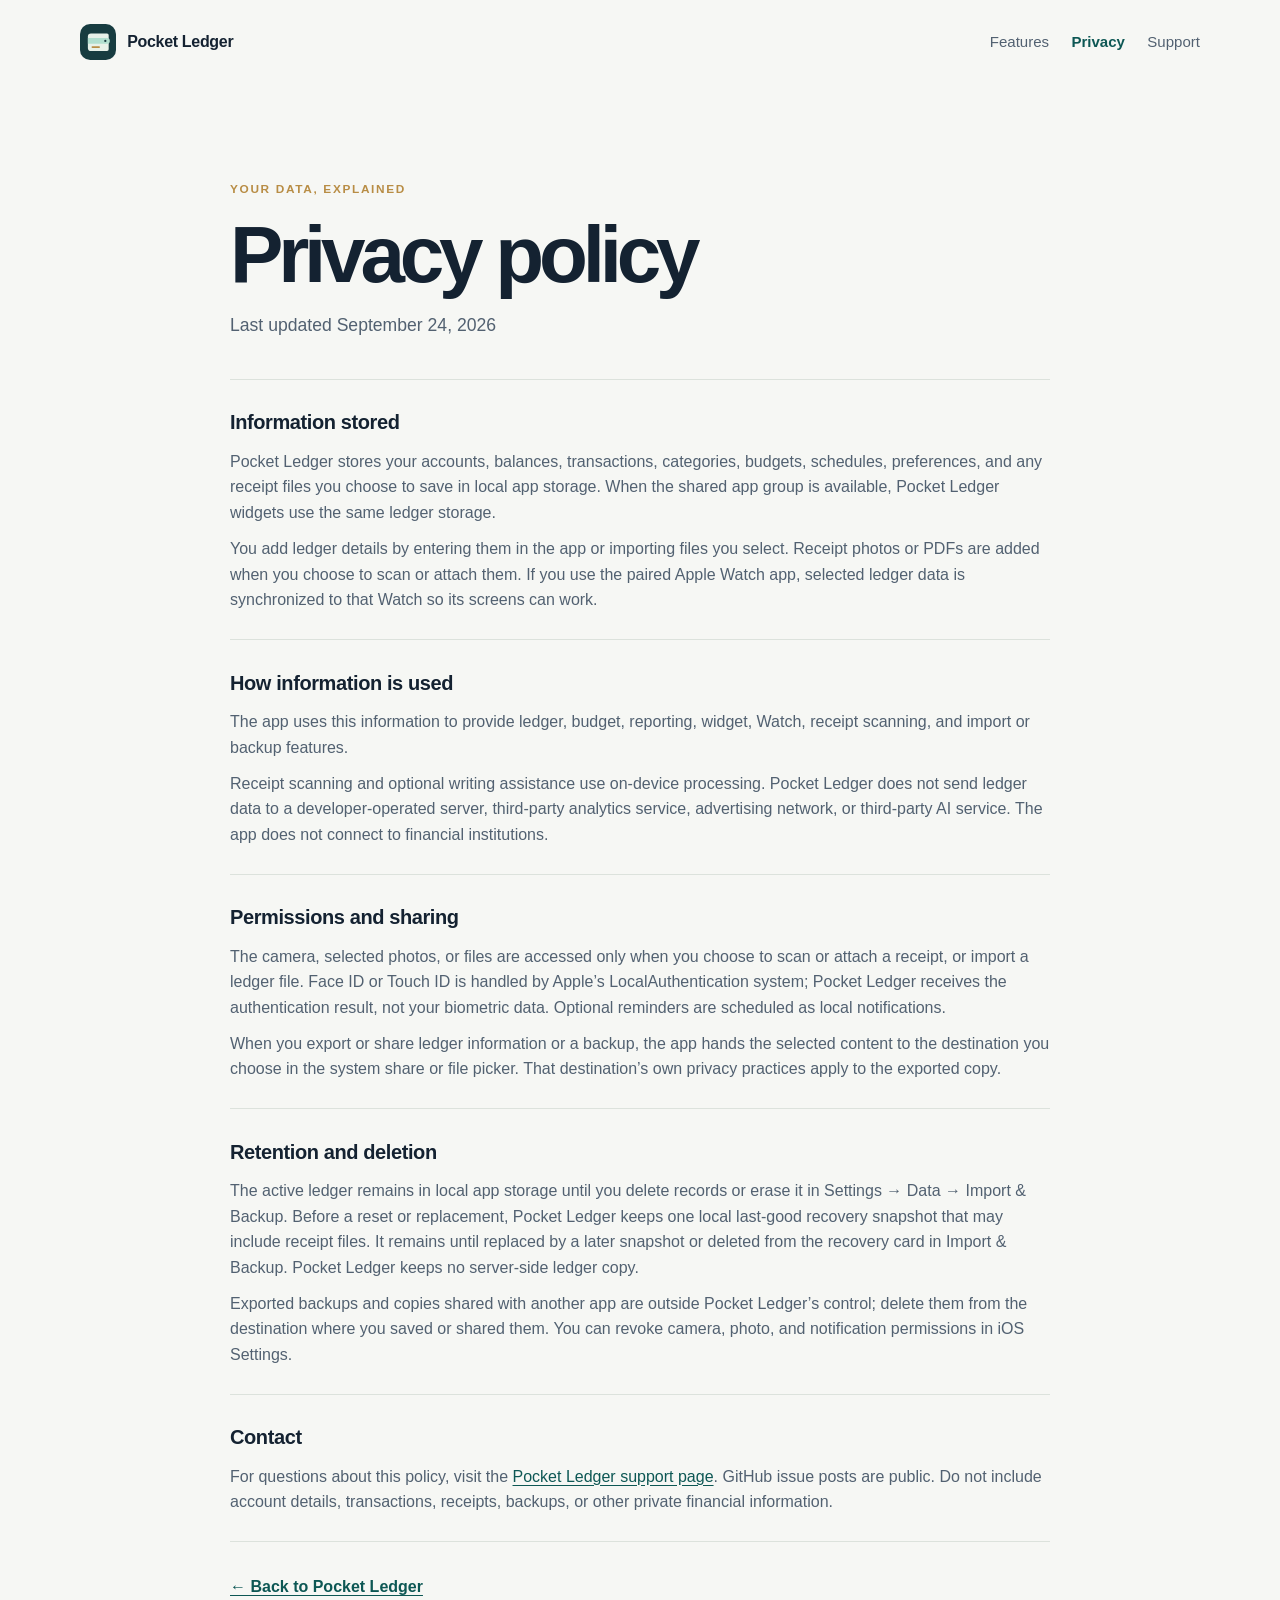
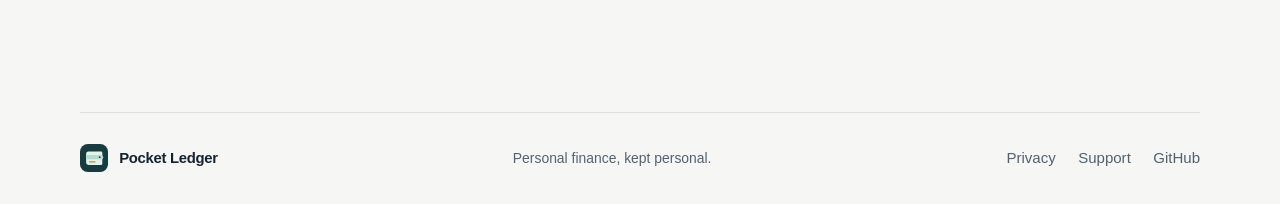
==== docs/privacy/index.html @ 2392f7aa "Prepare Pocket Ledger for App Store and public launch" ====
<!doctype html>
<html lang="en">
  <head>
    <meta charset="utf-8">
    <meta name="viewport" content="width=device-width, initial-scale=1">
    <meta name="theme-color" content="#101d2a">
    <meta name="description" content="Pocket Ledger privacy policy: how ledger data, receipts, permissions, exports, and deletion work.">
    <title>Privacy Policy — Pocket Ledger</title>
    <link rel="stylesheet" href="../styles.css">
    <link rel="icon" href="../mark.svg" type="image/svg+xml">
  </head>
  <body>
    <a class="skip-link" href="#main">Skip to content</a>
    <header class="site-header">
      <a class="brand" href="../" aria-label="Pocket Ledger home"><img src="../mark.svg" alt="" width="36" height="36"><span>Pocket Ledger</span></a>
      <nav aria-label="Main navigation"><a href="../#features">Features</a><a href="./" aria-current="page">Privacy</a><a href="../support/">Support</a></nav>
    </header>
    <main class="page-main" id="main">
      <p class="eyebrow">Your data, explained</p>
      <h1>Privacy policy</h1>
      <p class="page-intro">Last updated September 24, 2026</p>

      <article class="policy-content">
        <section>
          <h2>Information stored</h2>
          <p>Pocket Ledger stores your accounts, balances, transactions, categories, budgets, schedules, preferences, and any receipt files you choose to save in local app storage. When the shared app group is available, Pocket Ledger widgets use the same ledger storage.</p>
          <p>You add ledger details by entering them in the app or importing files you select. Receipt photos or PDFs are added when you choose to scan or attach them. If you use the paired Apple Watch app, selected ledger data is synchronized to that Watch so its screens can work.</p>
        </section>
        <section>
          <h2>How information is used</h2>
          <p>The app uses this information to provide ledger, budget, reporting, widget, Watch, receipt scanning, and import or backup features.</p>
          <p>Receipt scanning and optional writing assistance use on-device processing. Pocket Ledger does not send ledger data to a developer-operated server, third-party analytics service, advertising network, or third-party AI service. The app does not connect to financial institutions.</p>
        </section>
        <section>
          <h2>Permissions and sharing</h2>
          <p>The camera, selected photos, or files are accessed only when you choose to scan or attach a receipt, or import a ledger file. Face ID or Touch ID is handled by Apple’s LocalAuthentication system; Pocket Ledger receives the authentication result, not your biometric data. Optional reminders are scheduled as local notifications.</p>
          <p>When you export or share ledger information or a backup, the app hands the selected content to the destination you choose in the system share or file picker. That destination’s own privacy practices apply to the exported copy.</p>
        </section>
        <section>
          <h2>Retention and deletion</h2>
          <p>The active ledger remains in local app storage until you delete records or erase it in Settings → Data → Import &amp; Backup. Before a reset or replacement, Pocket Ledger keeps one local last-good recovery snapshot that may include receipt files. It remains until replaced by a later snapshot or deleted from the recovery card in Import &amp; Backup. Pocket Ledger keeps no server-side ledger copy.</p>
          <p>Exported backups and copies shared with another app are outside Pocket Ledger’s control; delete them from the destination where you saved or shared them. You can revoke camera, photo, and notification permissions in iOS Settings.</p>
        </section>
        <section>
          <h2>Contact</h2>
          <p>For questions about this policy, visit the <a href="../support/">Pocket Ledger support page</a>. GitHub issue posts are public. Do not include account details, transactions, receipts, backups, or other private financial information.</p>
        </section>
      </article>
      <p class="back-link"><a class="text-link" href="../">← Back to Pocket Ledger</a></p>
    </main>
    <footer class="site-footer">
      <a class="brand brand-small" href="../"><img src="../mark.svg" alt="" width="28" height="28"><span>Pocket Ledger</span></a>
      <span>Personal finance, kept personal.</span>
      <nav aria-label="Footer navigation"><a href="./">Privacy</a><a href="../support/">Support</a><a href="https://github.com/JosephLteif/pocket-ledger">GitHub</a></nav>
    </footer>
  </body>
</html>
---- docs/styles.css ----
:root {
  color-scheme: light dark;
  font-family: -apple-system, BlinkMacSystemFont, "Segoe UI", sans-serif;
  font-synthesis: none;
  text-rendering: optimizeLegibility;
  --ink: #142231;
  --muted: #526171;
  --surface: #f6f7f4;
  --card: #ffffff;
  --line: #dce2dc;
  --teal: #146c67;
  --teal-strong: #0d5754;
  --gold: #b88d45;
  --navy: #101d2a;
}

* { box-sizing: border-box; }
html { scroll-behavior: smooth; }
body { margin: 0; background: var(--surface); color: var(--ink); line-height: 1.6; }
a { color: var(--teal-strong); text-underline-offset: 0.2em; }
a:hover { text-decoration-thickness: 2px; }
a:focus-visible { outline: 3px solid var(--gold); outline-offset: 4px; border-radius: 3px; }
.skip-link { position: absolute; left: 1rem; top: -5rem; padding: 0.7rem 1rem; background: var(--card); z-index: 2; }
.skip-link:focus { top: 1rem; }
.site-header, .site-footer { width: min(1120px, calc(100% - 3rem)); margin-inline: auto; display: flex; align-items: center; justify-content: space-between; gap: 1.5rem; }
.site-header { min-height: 84px; }
.brand { display: inline-flex; align-items: center; gap: 0.7rem; color: var(--ink); text-decoration: none; font-weight: 720; letter-spacing: -0.02em; }
.brand img { display: block; }
.site-header nav, .site-footer nav { display: flex; flex-wrap: wrap; gap: 1.4rem; }
.site-header nav a, .site-footer nav a { color: var(--muted); text-decoration: none; font-size: 0.94rem; }
.site-header nav a[aria-current="page"] { color: var(--teal-strong); font-weight: 650; }
.hero { padding: clamp(4.5rem, 11vw, 8rem) max(1.5rem, calc((100% - 1120px) / 2)); background: radial-gradient(ellipse at 90% 5%, rgb(34 117 105 / 18%), transparent 38%), linear-gradient(135deg, #101d2a, #173d43 70%, #1f5b55); color: #f4f5ee; }
.eyebrow { margin: 0 0 1rem; color: var(--gold); text-transform: uppercase; letter-spacing: 0.14em; font-size: 0.74rem; font-weight: 750; }
.hero h1 { max-width: 800px; margin: 0; font-size: clamp(3.35rem, 9vw, 7.4rem); line-height: 0.98; letter-spacing: -0.075em; font-weight: 740; }
.hero h1 span { color: #9fdbca; }
.hero-copy { max-width: 620px; margin: 1.7rem 0 0; color: #d2ddd8; font-size: clamp(1.05rem, 2.2vw, 1.24rem); }
.actions { display: flex; flex-wrap: wrap; gap: 0.8rem; margin-top: 2rem; }
.button { min-height: 48px; display: inline-flex; justify-content: center; align-items: center; padding: 0.7rem 1.05rem; border: 1px solid transparent; border-radius: 999px; text-decoration: none; font-weight: 660; transition: transform 150ms ease, background-color 150ms ease; }
.button:hover { transform: translateY(-1px); }
.button-primary { background: #b6e2d4; color: #102d2d; }
.button-primary:hover { background: #c7ecdf; }
.button-secondary { background: transparent; color: inherit; border-color: rgb(255 255 255 / 35%); }
.button-secondary:hover { background: rgb(255 255 255 / 8%); }
.quick-facts { display: grid; grid-template-columns: repeat(3, 1fr); gap: 1rem; max-width: 900px; margin-top: clamp(3.5rem, 8vw, 6.5rem); border-top: 1px solid rgb(255 255 255 / 24%); padding-top: 1.2rem; }
.quick-facts div { display: grid; gap: 0.15rem; }
.quick-facts strong { font-size: 0.98rem; }
.quick-facts span { color: #c1ceca; font-size: 0.86rem; }
.section, .privacy-callout, .closing { width: min(1120px, calc(100% - 3rem)); margin-inline: auto; }
.section { padding-block: clamp(4rem, 8vw, 7rem); }
.section h2, .privacy-callout h2, .closing h2 { max-width: 700px; margin: 0; font-size: clamp(2.2rem, 5vw, 4.2rem); line-height: 1.05; letter-spacing: -0.055em; }
.feature-grid { display: grid; grid-template-columns: repeat(3, 1fr); gap: 1rem; margin-top: 2.3rem; }
.feature-card { min-height: 250px; padding: 1.6rem; border: 1px solid var(--line); border-radius: 22px; background: var(--card); }
.feature-accent { background: #e6f0e9; }
.card-index { color: var(--teal); letter-spacing: 0.12em; font-size: 0.7rem; font-weight: 750; }
.feature-card h3 { margin: 2.4rem 0 0.65rem; font-size: 1.45rem; line-height: 1.2; letter-spacing: -0.035em; }
.feature-card p { margin: 0; color: var(--muted); }
.privacy-callout { display: grid; grid-template-columns: 1fr 0.8fr; align-items: center; gap: 3rem; padding: clamp(1.6rem, 5vw, 3.6rem); border-radius: 28px; background: #e9eee7; }
.privacy-callout h2 { font-size: clamp(2rem, 4.6vw, 3.6rem); }
.callout-copy p, .closing > p:not(.eyebrow) { color: var(--muted); }
.text-link { display: inline-flex; gap: 0.4rem; font-weight: 700; }
.closing { padding-block: clamp(4.5rem, 9vw, 7.5rem); text-align: center; }
.closing h2 { margin-inline: auto; }
.closing > p:not(.eyebrow) { max-width: 560px; margin: 1rem auto 0; }
.closing .actions { justify-content: center; }
.closing .button-secondary { color: var(--teal-strong); border-color: var(--line); }
.closing .button-secondary:hover { background: #e9eee7; }
.site-footer { min-height: 92px; padding-block: 1rem; border-top: 1px solid var(--line); color: var(--muted); font-size: 0.87rem; }
.brand-small { font-size: 0.93rem; }
.page-main { width: min(820px, calc(100% - 3rem)); margin: 0 auto; padding-block: clamp(3.5rem, 8vw, 6rem); }
.page-main h1 { margin: 0; font-size: clamp(2.8rem, 7vw, 5rem); line-height: 1; letter-spacing: -0.065em; }
.page-intro { margin: 1rem 0 2.5rem; color: var(--muted); font-size: 1.1rem; }
.policy-content { border-top: 1px solid var(--line); }
.policy-content section { padding: 1.65rem 0; border-bottom: 1px solid var(--line); }
.policy-content h2, .support-card h2, .privacy-warning h2 { margin: 0 0 0.65rem; font-size: 1.25rem; letter-spacing: -0.02em; }
.policy-content p { margin: 0.65rem 0 0; color: var(--muted); }
.back-link { margin-top: 2rem; }
.support-main > .button { margin-bottom: 2rem; }
.support-card, .privacy-warning { margin-top: 1.25rem; padding: clamp(1.3rem, 4vw, 2rem); border: 1px solid var(--line); border-radius: 20px; background: var(--card); }
.support-card ul { margin-bottom: 0; padding-left: 1.3rem; color: var(--muted); }
.privacy-warning { border-color: #d9c8a4; background: #f3eee2; }
.privacy-warning p { margin-bottom: 0; color: #554b3a; }

@media (max-width: 700px) {
  .site-header, .site-footer { width: min(100% - 2rem, 1120px); }
  .site-header { min-height: 72px; align-items: flex-start; flex-direction: column; justify-content: center; gap: 0.6rem; padding-block: 0.8rem; }
  .site-header nav { gap: 1rem; }
  .hero { padding-inline: 1.25rem; }
  .quick-facts, .feature-grid, .privacy-callout { grid-template-columns: 1fr; }
  .quick-facts { gap: 0.85rem; }
  .feature-card { min-height: 0; }
  .feature-card h3 { margin-top: 1.7rem; }
  .privacy-callout { gap: 1rem; }
  .site-footer { align-items: flex-start; flex-direction: column; padding-block: 1.4rem; }
}

@media (prefers-reduced-motion: reduce) {
  html { scroll-behavior: auto; }
  *, *::before, *::after { transition-duration: 0.01ms !important; animation-duration: 0.01ms !important; animation-iteration-count: 1 !important; }
}

@media (prefers-color-scheme: dark) {
  :root { --ink: #edf2ef; --muted: #b0beb9; --surface: #101719; --card: #182220; --line: #34433f; --teal: #91d7c6; --teal-strong: #a4e2d2; }
  .feature-accent, .privacy-callout { background: #1c2b28; }
  .privacy-warning { border-color: #665d48; background: #29261e; }
  .privacy-warning p { color: #d8ceba; }
  .closing .button-secondary { color: var(--teal-strong); }
}

@media (forced-colors: active) {
  .button, .feature-card, .privacy-callout, .support-card, .privacy-warning { border: 1px solid CanvasText; }
}
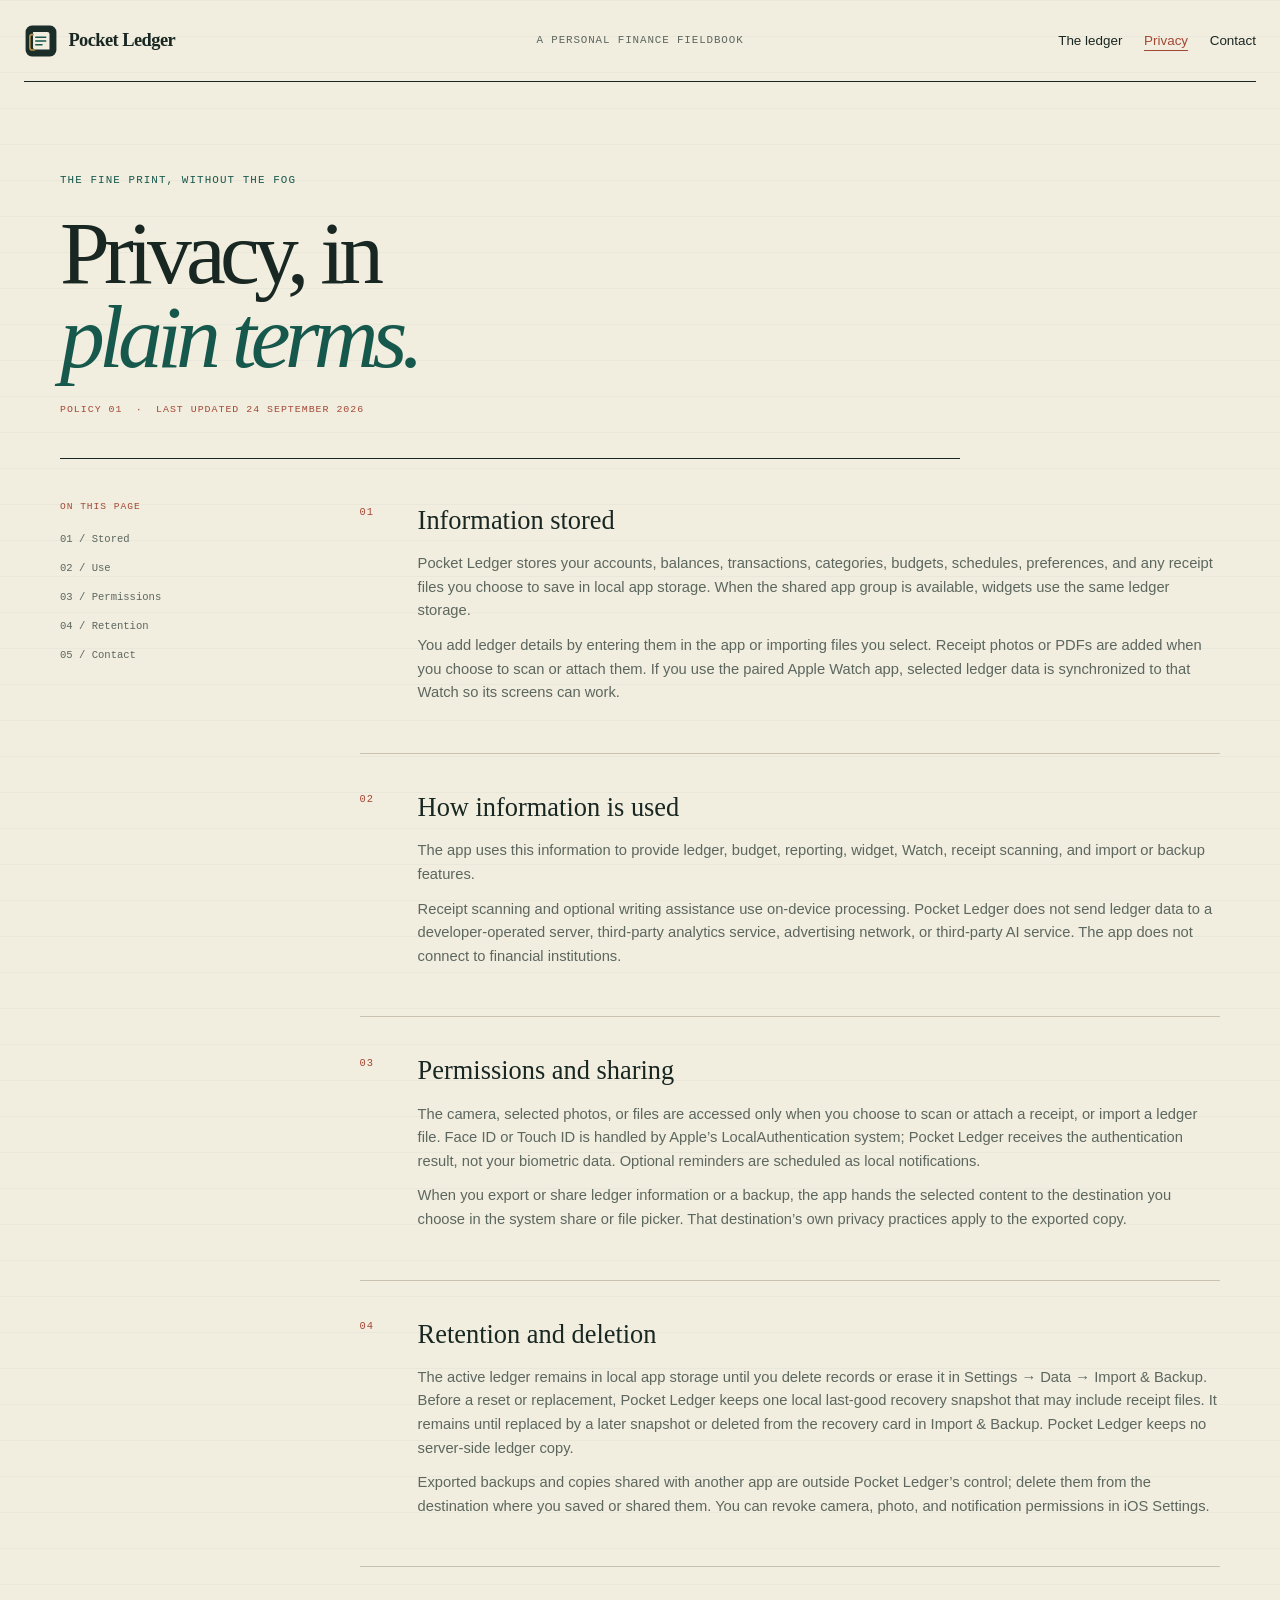
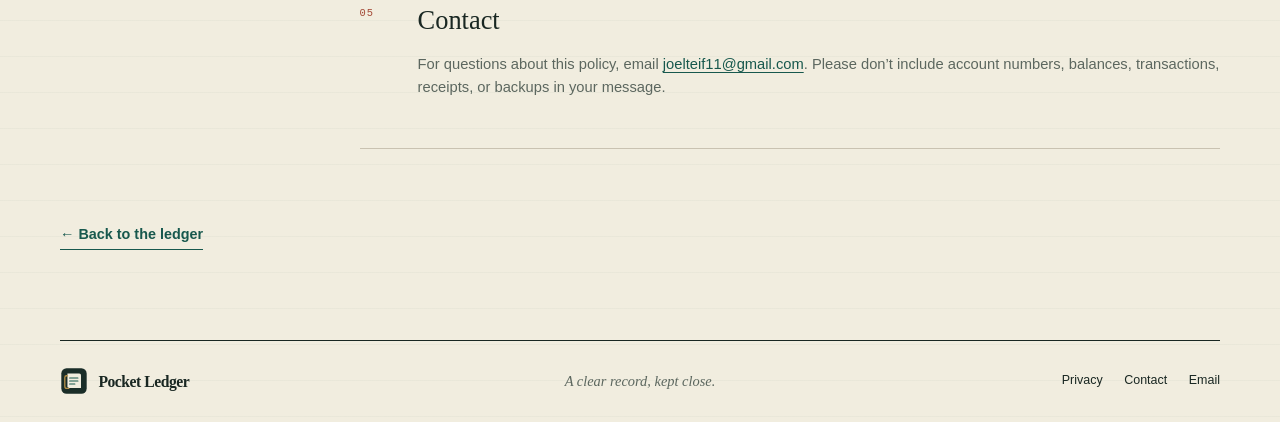
==== commit 9112c159: "Redesign Pocket Ledger site and add email support" ====
--- a/docs/privacy/index.html
+++ b/docs/privacy/index.html
@@ -3,55 +3,77 @@
   <head>
     <meta charset="utf-8">
     <meta name="viewport" content="width=device-width, initial-scale=1">
-    <meta name="theme-color" content="#101d2a">
+    <meta name="theme-color" content="#f1eddf">
     <meta name="description" content="Pocket Ledger privacy policy: how ledger data, receipts, permissions, exports, and deletion work.">
-    <title>Privacy Policy — Pocket Ledger</title>
+    <title>Privacy — Pocket Ledger</title>
     <link rel="stylesheet" href="../styles.css">
     <link rel="icon" href="../mark.svg" type="image/svg+xml">
   </head>
   <body>
     <a class="skip-link" href="#main">Skip to content</a>
-    <header class="site-header">
-      <a class="brand" href="../" aria-label="Pocket Ledger home"><img src="../mark.svg" alt="" width="36" height="36"><span>Pocket Ledger</span></a>
-      <nav aria-label="Main navigation"><a href="../#features">Features</a><a href="./" aria-current="page">Privacy</a><a href="../support/">Support</a></nav>
+    <header class="masthead">
+      <a class="wordmark" href="../" aria-label="Pocket Ledger home"><img src="../mark.svg" alt="" width="34" height="34"><span>Pocket Ledger</span></a>
+      <p class="masthead-note">A personal finance fieldbook</p>
+      <nav aria-label="Main navigation"><a href="../#how-it-works">The ledger</a><a href="./" aria-current="page">Privacy</a><a href="../support/">Contact</a></nav>
     </header>
-    <main class="page-main" id="main">
-      <p class="eyebrow">Your data, explained</p>
-      <h1>Privacy policy</h1>
-      <p class="page-intro">Last updated September 24, 2026</p>
-
-      <article class="policy-content">
-        <section>
-          <h2>Information stored</h2>
-          <p>Pocket Ledger stores your accounts, balances, transactions, categories, budgets, schedules, preferences, and any receipt files you choose to save in local app storage. When the shared app group is available, Pocket Ledger widgets use the same ledger storage.</p>
-          <p>You add ledger details by entering them in the app or importing files you select. Receipt photos or PDFs are added when you choose to scan or attach them. If you use the paired Apple Watch app, selected ledger data is synchronized to that Watch so its screens can work.</p>
-        </section>
-        <section>
-          <h2>How information is used</h2>
-          <p>The app uses this information to provide ledger, budget, reporting, widget, Watch, receipt scanning, and import or backup features.</p>
-          <p>Receipt scanning and optional writing assistance use on-device processing. Pocket Ledger does not send ledger data to a developer-operated server, third-party analytics service, advertising network, or third-party AI service. The app does not connect to financial institutions.</p>
-        </section>
-        <section>
-          <h2>Permissions and sharing</h2>
-          <p>The camera, selected photos, or files are accessed only when you choose to scan or attach a receipt, or import a ledger file. Face ID or Touch ID is handled by Apple’s LocalAuthentication system; Pocket Ledger receives the authentication result, not your biometric data. Optional reminders are scheduled as local notifications.</p>
-          <p>When you export or share ledger information or a backup, the app hands the selected content to the destination you choose in the system share or file picker. That destination’s own privacy practices apply to the exported copy.</p>
-        </section>
-        <section>
-          <h2>Retention and deletion</h2>
-          <p>The active ledger remains in local app storage until you delete records or erase it in Settings → Data → Import &amp; Backup. Before a reset or replacement, Pocket Ledger keeps one local last-good recovery snapshot that may include receipt files. It remains until replaced by a later snapshot or deleted from the recovery card in Import &amp; Backup. Pocket Ledger keeps no server-side ledger copy.</p>
-          <p>Exported backups and copies shared with another app are outside Pocket Ledger’s control; delete them from the destination where you saved or shared them. You can revoke camera, photo, and notification permissions in iOS Settings.</p>
-        </section>
-        <section>
-          <h2>Contact</h2>
-          <p>For questions about this policy, visit the <a href="../support/">Pocket Ledger support page</a>. GitHub issue posts are public. Do not include account details, transactions, receipts, backups, or other private financial information.</p>
-        </section>
-      </article>
-      <p class="back-link"><a class="text-link" href="../">← Back to Pocket Ledger</a></p>
+    <main class="document page-frame" id="main">
+      <header class="document-heading">
+        <p class="overline">The fine print, without the fog</p>
+        <h1>Privacy, in<br><em>plain terms.</em></h1>
+        <p class="document-date">POLICY 01 <span>·</span> LAST UPDATED 24 SEPTEMBER 2026</p>
+      </header>
+      <div class="policy-layout">
+        <nav class="contents" aria-label="Policy sections">
+          <span class="section-index">ON THIS PAGE</span>
+          <a href="#stored">01 / Stored</a>
+          <a href="#use">02 / Use</a>
+          <a href="#sharing">03 / Permissions</a>
+          <a href="#retention">04 / Retention</a>
+          <a href="#contact">05 / Contact</a>
+        </nav>
+        <article class="policy-copy">
+          <section id="stored">
+            <span class="feature-number">01</span>
+            <div><h2>Information stored</h2>
+              <p>Pocket Ledger stores your accounts, balances, transactions, categories, budgets, schedules, preferences, and any receipt files you choose to save in local app storage. When the shared app group is available, widgets use the same ledger storage.</p>
+              <p>You add ledger details by entering them in the app or importing files you select. Receipt photos or PDFs are added when you choose to scan or attach them. If you use the paired Apple Watch app, selected ledger data is synchronized to that Watch so its screens can work.</p>
+            </div>
+          </section>
+          <section id="use">
+            <span class="feature-number">02</span>
+            <div><h2>How information is used</h2>
+              <p>The app uses this information to provide ledger, budget, reporting, widget, Watch, receipt scanning, and import or backup features.</p>
+              <p>Receipt scanning and optional writing assistance use on-device processing. Pocket Ledger does not send ledger data to a developer-operated server, third-party analytics service, advertising network, or third-party AI service. The app does not connect to financial institutions.</p>
+            </div>
+          </section>
+          <section id="sharing">
+            <span class="feature-number">03</span>
+            <div><h2>Permissions and sharing</h2>
+              <p>The camera, selected photos, or files are accessed only when you choose to scan or attach a receipt, or import a ledger file. Face ID or Touch ID is handled by Apple’s LocalAuthentication system; Pocket Ledger receives the authentication result, not your biometric data. Optional reminders are scheduled as local notifications.</p>
+              <p>When you export or share ledger information or a backup, the app hands the selected content to the destination you choose in the system share or file picker. That destination’s own privacy practices apply to the exported copy.</p>
+            </div>
+          </section>
+          <section id="retention">
+            <span class="feature-number">04</span>
+            <div><h2>Retention and deletion</h2>
+              <p>The active ledger remains in local app storage until you delete records or erase it in Settings → Data → Import &amp; Backup. Before a reset or replacement, Pocket Ledger keeps one local last-good recovery snapshot that may include receipt files. It remains until replaced by a later snapshot or deleted from the recovery card in Import &amp; Backup. Pocket Ledger keeps no server-side ledger copy.</p>
+              <p>Exported backups and copies shared with another app are outside Pocket Ledger’s control; delete them from the destination where you saved or shared them. You can revoke camera, photo, and notification permissions in iOS Settings.</p>
+            </div>
+          </section>
+          <section id="contact">
+            <span class="feature-number">05</span>
+            <div><h2>Contact</h2>
+              <p>For questions about this policy, email <a href="mailto:joelteif11@gmail.com">joelteif11@gmail.com</a>. Please don’t include account numbers, balances, transactions, receipts, or backups in your message.</p>
+            </div>
+          </section>
+        </article>
+      </div>
+      <p class="back-link"><a class="text-action" href="../">← Back to the ledger</a></p>
     </main>
-    <footer class="site-footer">
-      <a class="brand brand-small" href="../"><img src="../mark.svg" alt="" width="28" height="28"><span>Pocket Ledger</span></a>
-      <span>Personal finance, kept personal.</span>
-      <nav aria-label="Footer navigation"><a href="./">Privacy</a><a href="../support/">Support</a><a href="https://github.com/JosephLteif/pocket-ledger">GitHub</a></nav>
+    <footer class="site-footer page-frame">
+      <a class="wordmark" href="../"><img src="../mark.svg" alt="" width="28" height="28"><span>Pocket Ledger</span></a>
+      <span class="footer-motto">A clear record, kept close.</span>
+      <nav aria-label="Footer navigation"><a href="./">Privacy</a><a href="../support/">Contact</a><a href="mailto:joelteif11@gmail.com">Email</a></nav>
     </footer>
   </body>
 </html>
--- a/docs/styles.css
+++ b/docs/styles.css
@@ -3,109 +3,170 @@
   font-family: -apple-system, BlinkMacSystemFont, "Segoe UI", sans-serif;
   font-synthesis: none;
   text-rendering: optimizeLegibility;
-  --ink: #142231;
-  --muted: #526171;
-  --surface: #f6f7f4;
-  --card: #ffffff;
-  --line: #dce2dc;
-  --teal: #146c67;
-  --teal-strong: #0d5754;
-  --gold: #b88d45;
-  --navy: #101d2a;
+  --paper: #f1eddf;
+  --paper-deep: #e6deca;
+  --ink: #192722;
+  --muted: #5c675f;
+  --line: #c9c2b1;
+  --green: #17584d;
+  --green-light: #d9e3d1;
+  --gold: #b69148;
+  --red: #a34835;
+  --deep: #1a2d28;
+  --serif: "Iowan Old Style", "Palatino Linotype", "Book Antiqua", Georgia, serif;
+  --mono: "SFMono-Regular", Consolas, "Liberation Mono", monospace;
 }
 
 * { box-sizing: border-box; }
 html { scroll-behavior: smooth; }
-body { margin: 0; background: var(--surface); color: var(--ink); line-height: 1.6; }
-a { color: var(--teal-strong); text-underline-offset: 0.2em; }
-a:hover { text-decoration-thickness: 2px; }
-a:focus-visible { outline: 3px solid var(--gold); outline-offset: 4px; border-radius: 3px; }
-.skip-link { position: absolute; left: 1rem; top: -5rem; padding: 0.7rem 1rem; background: var(--card); z-index: 2; }
+body {
+  margin: 0;
+  background-color: var(--paper);
+  background-image: linear-gradient(to bottom, rgb(25 39 34 / 3%) 1px, transparent 1px);
+  background-size: 100% 36px;
+  color: var(--ink);
+  line-height: 1.6;
+}
+a { color: var(--green); text-underline-offset: 0.22em; }
+a:hover { color: var(--red); }
+a:focus-visible { outline: 2px solid var(--red); outline-offset: 4px; }
+.skip-link { position: absolute; z-index: 3; top: -4rem; left: 1rem; padding: 0.7rem 1rem; background: var(--paper); color: var(--ink); }
 .skip-link:focus { top: 1rem; }
-.site-header, .site-footer { width: min(1120px, calc(100% - 3rem)); margin-inline: auto; display: flex; align-items: center; justify-content: space-between; gap: 1.5rem; }
-.site-header { min-height: 84px; }
-.brand { display: inline-flex; align-items: center; gap: 0.7rem; color: var(--ink); text-decoration: none; font-weight: 720; letter-spacing: -0.02em; }
-.brand img { display: block; }
-.site-header nav, .site-footer nav { display: flex; flex-wrap: wrap; gap: 1.4rem; }
-.site-header nav a, .site-footer nav a { color: var(--muted); text-decoration: none; font-size: 0.94rem; }
-.site-header nav a[aria-current="page"] { color: var(--teal-strong); font-weight: 650; }
-.hero { padding: clamp(4.5rem, 11vw, 8rem) max(1.5rem, calc((100% - 1120px) / 2)); background: radial-gradient(ellipse at 90% 5%, rgb(34 117 105 / 18%), transparent 38%), linear-gradient(135deg, #101d2a, #173d43 70%, #1f5b55); color: #f4f5ee; }
-.eyebrow { margin: 0 0 1rem; color: var(--gold); text-transform: uppercase; letter-spacing: 0.14em; font-size: 0.74rem; font-weight: 750; }
-.hero h1 { max-width: 800px; margin: 0; font-size: clamp(3.35rem, 9vw, 7.4rem); line-height: 0.98; letter-spacing: -0.075em; font-weight: 740; }
-.hero h1 span { color: #9fdbca; }
-.hero-copy { max-width: 620px; margin: 1.7rem 0 0; color: #d2ddd8; font-size: clamp(1.05rem, 2.2vw, 1.24rem); }
-.actions { display: flex; flex-wrap: wrap; gap: 0.8rem; margin-top: 2rem; }
-.button { min-height: 48px; display: inline-flex; justify-content: center; align-items: center; padding: 0.7rem 1.05rem; border: 1px solid transparent; border-radius: 999px; text-decoration: none; font-weight: 660; transition: transform 150ms ease, background-color 150ms ease; }
-.button:hover { transform: translateY(-1px); }
-.button-primary { background: #b6e2d4; color: #102d2d; }
-.button-primary:hover { background: #c7ecdf; }
-.button-secondary { background: transparent; color: inherit; border-color: rgb(255 255 255 / 35%); }
-.button-secondary:hover { background: rgb(255 255 255 / 8%); }
-.quick-facts { display: grid; grid-template-columns: repeat(3, 1fr); gap: 1rem; max-width: 900px; margin-top: clamp(3.5rem, 8vw, 6.5rem); border-top: 1px solid rgb(255 255 255 / 24%); padding-top: 1.2rem; }
-.quick-facts div { display: grid; gap: 0.15rem; }
-.quick-facts strong { font-size: 0.98rem; }
-.quick-facts span { color: #c1ceca; font-size: 0.86rem; }
-.section, .privacy-callout, .closing { width: min(1120px, calc(100% - 3rem)); margin-inline: auto; }
-.section { padding-block: clamp(4rem, 8vw, 7rem); }
-.section h2, .privacy-callout h2, .closing h2 { max-width: 700px; margin: 0; font-size: clamp(2.2rem, 5vw, 4.2rem); line-height: 1.05; letter-spacing: -0.055em; }
-.feature-grid { display: grid; grid-template-columns: repeat(3, 1fr); gap: 1rem; margin-top: 2.3rem; }
-.feature-card { min-height: 250px; padding: 1.6rem; border: 1px solid var(--line); border-radius: 22px; background: var(--card); }
-.feature-accent { background: #e6f0e9; }
-.card-index { color: var(--teal); letter-spacing: 0.12em; font-size: 0.7rem; font-weight: 750; }
-.feature-card h3 { margin: 2.4rem 0 0.65rem; font-size: 1.45rem; line-height: 1.2; letter-spacing: -0.035em; }
-.feature-card p { margin: 0; color: var(--muted); }
-.privacy-callout { display: grid; grid-template-columns: 1fr 0.8fr; align-items: center; gap: 3rem; padding: clamp(1.6rem, 5vw, 3.6rem); border-radius: 28px; background: #e9eee7; }
-.privacy-callout h2 { font-size: clamp(2rem, 4.6vw, 3.6rem); }
-.callout-copy p, .closing > p:not(.eyebrow) { color: var(--muted); }
-.text-link { display: inline-flex; gap: 0.4rem; font-weight: 700; }
-.closing { padding-block: clamp(4.5rem, 9vw, 7.5rem); text-align: center; }
-.closing h2 { margin-inline: auto; }
-.closing > p:not(.eyebrow) { max-width: 560px; margin: 1rem auto 0; }
-.closing .actions { justify-content: center; }
-.closing .button-secondary { color: var(--teal-strong); border-color: var(--line); }
-.closing .button-secondary:hover { background: #e9eee7; }
-.site-footer { min-height: 92px; padding-block: 1rem; border-top: 1px solid var(--line); color: var(--muted); font-size: 0.87rem; }
-.brand-small { font-size: 0.93rem; }
-.page-main { width: min(820px, calc(100% - 3rem)); margin: 0 auto; padding-block: clamp(3.5rem, 8vw, 6rem); }
-.page-main h1 { margin: 0; font-size: clamp(2.8rem, 7vw, 5rem); line-height: 1; letter-spacing: -0.065em; }
-.page-intro { margin: 1rem 0 2.5rem; color: var(--muted); font-size: 1.1rem; }
-.policy-content { border-top: 1px solid var(--line); }
-.policy-content section { padding: 1.65rem 0; border-bottom: 1px solid var(--line); }
-.policy-content h2, .support-card h2, .privacy-warning h2 { margin: 0 0 0.65rem; font-size: 1.25rem; letter-spacing: -0.02em; }
-.policy-content p { margin: 0.65rem 0 0; color: var(--muted); }
-.back-link { margin-top: 2rem; }
-.support-main > .button { margin-bottom: 2rem; }
-.support-card, .privacy-warning { margin-top: 1.25rem; padding: clamp(1.3rem, 4vw, 2rem); border: 1px solid var(--line); border-radius: 20px; background: var(--card); }
-.support-card ul { margin-bottom: 0; padding-left: 1.3rem; color: var(--muted); }
-.privacy-warning { border-color: #d9c8a4; background: #f3eee2; }
-.privacy-warning p { margin-bottom: 0; color: #554b3a; }
+.page-frame { width: min(1160px, calc(100% - 3rem)); margin-inline: auto; }
+.masthead { width: min(1320px, calc(100% - 3rem)); min-height: 82px; margin-inline: auto; display: grid; grid-template-columns: 1fr 1fr 1fr; align-items: center; border-bottom: 1px solid var(--ink); }
+.wordmark { display: inline-flex; width: max-content; align-items: center; gap: 0.65rem; color: var(--ink); font-family: var(--serif); font-size: 1.15rem; font-weight: 700; text-decoration: none; letter-spacing: -0.03em; }
+.wordmark img { display: block; }
+.masthead-note { margin: 0; text-align: center; color: var(--muted); font-family: var(--mono); font-size: 0.68rem; letter-spacing: 0.08em; text-transform: uppercase; }
+.masthead nav, .site-footer nav { display: flex; justify-content: flex-end; gap: 1.35rem; }
+.masthead nav a, .site-footer nav a { color: var(--ink); text-decoration: none; font-size: 0.84rem; }
+.masthead nav a[aria-current="page"] { color: var(--red); text-decoration: underline; text-decoration-thickness: 1px; text-underline-offset: 0.35em; }
+.masthead nav a:hover, .site-footer nav a:hover { color: var(--red); }
+.overline, .section-index, .document-date, .hero-footnote, .feature-number, .folio-figure figcaption span {
+  font-family: var(--mono); font-size: 0.68rem; letter-spacing: 0.1em; text-transform: uppercase;
+}
+.overline { margin: 0 0 1.45rem; color: var(--green); }
+.overline-mark { display: inline-block; width: 1.25rem; height: 1px; margin: 0 0 0.22rem 0.1rem; background: var(--red); }
+.hero { display: grid; grid-template-columns: 0.92fr 1.08fr; align-items: center; gap: clamp(2rem, 5vw, 5rem); padding-block: clamp(4rem, 8vw, 7rem) clamp(3rem, 6vw, 5rem); }
+.hero h1, .document-heading h1 { margin: 0; font-family: var(--serif); font-size: clamp(3.7rem, 7.5vw, 7rem); font-weight: 500; line-height: 0.93; letter-spacing: -0.065em; }
+.hero h1 em, .document-heading h1 em { color: var(--green); font-weight: 400; }
+.hero-description { max-width: 420px; margin: 1.7rem 0 0; color: var(--muted); font-size: 1.05rem; }
+.hero-links { display: flex; flex-wrap: wrap; align-items: baseline; gap: 1.5rem; margin-top: 1.9rem; }
+.text-action, .quiet-action { display: inline-flex; align-items: baseline; gap: 0.45rem; padding-bottom: 0.2rem; border-bottom: 1px solid currentColor; color: var(--green); text-decoration: none; font-size: 0.9rem; font-weight: 650; }
+.quiet-action { color: var(--muted); font-weight: 500; }
+.text-action:hover, .quiet-action:hover { color: var(--red); }
+.hero-footnote { margin: 3.2rem 0 0; color: var(--muted); font-size: 0.62rem; }
+.hero-footnote span { padding-inline: 0.35rem; color: var(--red); }
+.folio-figure { margin: 0; }
+.folio-figure img { display: block; width: 100%; height: auto; }
+.folio-figure figcaption { display: flex; justify-content: space-between; gap: 1rem; margin-top: 0.7rem; padding-top: 0.55rem; border-top: 1px solid var(--line); color: var(--muted); font-size: 0.75rem; }
+.folio-figure figcaption span { color: var(--red); font-size: 0.6rem; }
+.manifesto { min-height: 155px; display: grid; grid-template-columns: 1fr 2.2fr auto; align-items: center; gap: 2rem; border-block: 1px solid var(--ink); }
+.section-index { align-self: start; padding-top: 1.4rem; color: var(--red); font-size: 0.6rem; }
+.manifesto > p { max-width: 720px; margin: 1.3rem 0; font-family: var(--serif); font-size: clamp(1.2rem, 2vw, 1.75rem); line-height: 1.35; }
+.manifesto-stamp { width: 76px; height: 76px; display: grid; place-content: center; border: 1px solid var(--green); border-radius: 50%; color: var(--green); text-align: center; font-family: var(--mono); font-size: 0.6rem; line-height: 1.35; letter-spacing: 0.1em; transform: rotate(-9deg); }
+.features { display: grid; grid-template-columns: 0.85fr 1.15fr; gap: clamp(2rem, 6vw, 7rem); padding-block: clamp(4rem, 8vw, 7rem); }
+.section-heading .overline { margin-bottom: 1rem; }
+.section-heading h2, .privacy-inner h2, .closing h2 { margin: 0; font-family: var(--serif); font-size: clamp(2.7rem, 5vw, 4.8rem); font-weight: 500; line-height: 0.98; letter-spacing: -0.055em; }
+.feature-list { border-top: 1px solid var(--ink); }
+.feature-row { display: grid; grid-template-columns: 42px 1fr; column-gap: 1rem; padding: 1.4rem 0 1.65rem; border-bottom: 1px solid var(--line); }
+.feature-number { grid-row: span 2; padding-top: 0.3rem; color: var(--red); font-size: 0.65rem; }
+.feature-row h3 { margin: 0; font-family: var(--serif); font-size: 1.45rem; font-weight: 500; letter-spacing: -0.025em; }
+.feature-row p { max-width: 540px; margin: 0.45rem 0 0; color: var(--muted); font-size: 0.92rem; }
+.privacy-strip { background: var(--deep); color: var(--paper); }
+.privacy-inner { min-height: 350px; display: grid; grid-template-columns: 0.75fr 1.25fr 1fr; align-items: center; gap: 2.5rem; padding-block: 4rem; }
+.privacy-inner .section-index { align-self: start; color: #d1b773; }
+.privacy-inner h2 { font-size: clamp(2.5rem, 4.4vw, 4.3rem); }
+.privacy-copy { max-width: 360px; }
+.privacy-copy p { margin-top: 0; color: #d2d7ce; font-size: 0.92rem; }
+.privacy-copy .text-action { color: #e4c879; }
+.closing { padding-block: clamp(4.5rem, 9vw, 7rem); text-align: center; }
+.closing .overline { margin-bottom: 1.1rem; }
+.closing h2 { max-width: 650px; margin-inline: auto; }
+.closing > p:not(.overline) { margin: 1rem 0; color: var(--muted); }
+.email-link { display: inline-flex; align-items: center; gap: 0.55rem; color: var(--green); font-family: var(--serif); font-size: clamp(1.4rem, 3vw, 2rem); text-decoration-color: var(--gold); text-decoration-thickness: 1px; text-underline-offset: 0.28em; }
+.email-link:hover { color: var(--red); }
+.site-footer { min-height: 82px; display: grid; grid-template-columns: 1fr 1fr 1fr; align-items: center; border-top: 1px solid var(--ink); }
+.site-footer .wordmark { font-size: 0.98rem; }
+.footer-motto { color: var(--muted); text-align: center; font-family: var(--serif); font-style: italic; font-size: 0.9rem; }
+.site-footer nav a { font-size: 0.78rem; }
 
-@media (max-width: 700px) {
-  .site-header, .site-footer { width: min(100% - 2rem, 1120px); }
-  .site-header { min-height: 72px; align-items: flex-start; flex-direction: column; justify-content: center; gap: 0.6rem; padding-block: 0.8rem; }
-  .site-header nav { gap: 1rem; }
-  .hero { padding-inline: 1.25rem; }
-  .quick-facts, .feature-grid, .privacy-callout { grid-template-columns: 1fr; }
-  .quick-facts { gap: 0.85rem; }
-  .feature-card { min-height: 0; }
-  .feature-card h3 { margin-top: 1.7rem; }
-  .privacy-callout { gap: 1rem; }
-  .site-footer { align-items: flex-start; flex-direction: column; padding-block: 1.4rem; }
+.document { padding-block: clamp(3.5rem, 7vw, 6rem); }
+.document-heading { max-width: 900px; padding-bottom: 2.5rem; border-bottom: 1px solid var(--ink); }
+.document-heading h1 { font-size: clamp(3.5rem, 7vw, 6.2rem); }
+.document-heading .overline { margin-bottom: 1.4rem; }
+.document-date { margin: 1.5rem 0 0; color: var(--red); font-size: 0.62rem; }
+.document-date span { padding-inline: 0.4rem; }
+.policy-layout { display: grid; grid-template-columns: 210px 1fr; gap: clamp(2rem, 7vw, 7rem); padding-top: 2.5rem; }
+.contents { height: max-content; display: grid; gap: 0.75rem; position: sticky; top: 1.5rem; }
+.contents .section-index { padding: 0 0 0.3rem; }
+.contents a { color: var(--muted); text-decoration: none; font-family: var(--mono); font-size: 0.66rem; }
+.contents a:hover { color: var(--red); }
+.policy-copy section { display: grid; grid-template-columns: 42px 1fr; gap: 1rem; padding: 0 0 2rem; margin-bottom: 2rem; border-bottom: 1px solid var(--line); scroll-margin-top: 2rem; }
+.policy-copy .feature-number { padding-top: 0.35rem; }
+.policy-copy h2, .contact-sheet h2 { margin: 0; font-family: var(--serif); font-size: 1.65rem; font-weight: 500; }
+.policy-copy p, .contact-sheet p { margin: 0.7rem 0 0; color: var(--muted); font-size: 0.92rem; }
+.policy-copy a { color: var(--green); }
+.back-link { margin: 2.5rem 0 0; }
+.document-intro { max-width: 520px; color: var(--muted); font-size: 1.05rem; }
+.contact-page .document-heading { border-bottom: 0; padding-bottom: 1rem; }
+.contact-sheet { max-width: 760px; padding: 2rem 0; border-block: 1px solid var(--ink); }
+.contact-sheet .section-index { display: block; padding: 0; margin-bottom: 1.1rem; }
+.contact-sheet h2 { font-size: 2rem; }
+.contact-sheet .email-link { margin-top: 0.7rem; }
+.contact-sheet p { max-width: 550px; }
+.contact-page .back-link { padding-top: 1rem; }
+
+@media (max-width: 800px) {
+  .masthead { grid-template-columns: 1fr auto; min-height: 78px; }
+  .masthead-note { display: none; }
+  .hero { grid-template-columns: 1fr; gap: 2.3rem; }
+  .hero-copy { max-width: 630px; }
+  .folio-figure { max-width: 700px; margin-left: auto; }
+  .manifesto { grid-template-columns: 1fr auto; gap: 0 1rem; padding-block: 1rem; }
+  .manifesto .section-index { grid-column: 1; padding-top: 0.3rem; }
+  .manifesto > p { grid-column: 1; margin-top: 0.5rem; }
+  .manifesto-stamp { grid-column: 2; grid-row: 1 / span 2; }
+  .features { grid-template-columns: 1fr; gap: 2rem; }
+  .section-heading h2 br { display: none; }
+  .privacy-inner { min-height: 0; grid-template-columns: 1fr 1fr; gap: 1.4rem 2rem; }
+  .privacy-inner .section-index { grid-column: 1 / -1; }
+  .privacy-copy { max-width: 520px; }
+  .policy-layout { grid-template-columns: 1fr; gap: 2rem; }
+  .contents { position: static; grid-template-columns: repeat(2, max-content); column-gap: 1.25rem; }
+  .contents .section-index { grid-column: 1 / -1; }
 }
-
+@media (max-width: 560px) {
+  .page-frame { width: calc(100% - 2rem); }
+  .masthead { width: calc(100% - 2rem); grid-template-columns: 1fr; gap: 0.55rem; padding-block: 0.8rem; }
+  .masthead nav { justify-content: flex-start; gap: 1rem; }
+  .masthead nav a { font-size: 0.78rem; }
+  .hero { padding-block: 3.4rem 2.7rem; }
+  .hero h1 { font-size: clamp(3.3rem, 15vw, 5rem); }
+  .hero-footnote { margin-top: 2rem; font-size: 0.56rem; }
+  .folio-figure figcaption { flex-direction: column; gap: 0.15rem; }
+  .manifesto { min-height: 0; }
+  .manifesto-stamp { width: 62px; height: 62px; font-size: 0.52rem; }
+  .privacy-inner { grid-template-columns: 1fr; padding-block: 3rem; }
+  .privacy-inner .section-index { grid-column: auto; }
+  .site-footer { grid-template-columns: 1fr auto; gap: 0.7rem; padding-block: 1rem; }
+  .footer-motto { display: none; }
+  .site-footer nav { gap: 0.85rem; }
+  .site-footer nav a { font-size: 0.72rem; }
+  .document { padding-top: 3rem; }
+  .document-heading h1 { font-size: clamp(3.3rem, 15vw, 5rem); }
+  .contents { grid-template-columns: 1fr 1fr; }
+  .policy-copy section { grid-template-columns: 30px 1fr; gap: 0.7rem; }
+  .contact-sheet .email-link { font-size: clamp(1.2rem, 6vw, 1.6rem); }
+}
 @media (prefers-reduced-motion: reduce) {
   html { scroll-behavior: auto; }
-  *, *::before, *::after { transition-duration: 0.01ms !important; animation-duration: 0.01ms !important; animation-iteration-count: 1 !important; }
+  *, *::before, *::after { animation-duration: 0.01ms !important; transition-duration: 0.01ms !important; }
 }
-
 @media (prefers-color-scheme: dark) {
-  :root { --ink: #edf2ef; --muted: #b0beb9; --surface: #101719; --card: #182220; --line: #34433f; --teal: #91d7c6; --teal-strong: #a4e2d2; }
-  .feature-accent, .privacy-callout { background: #1c2b28; }
-  .privacy-warning { border-color: #665d48; background: #29261e; }
-  .privacy-warning p { color: #d8ceba; }
-  .closing .button-secondary { color: var(--teal-strong); }
+  :root { --paper: #1c2621; --paper-deep: #29362e; --ink: #eee8d9; --muted: #b9c1b8; --line: #49564a; --green: #b5d4b8; --green-light: #293a32; --gold: #dcc47e; --red: #e39477; --deep: #111a16; }
+  body { background-image: linear-gradient(to bottom, rgb(238 232 217 / 3%) 1px, transparent 1px); }
+  .folio-figure img { filter: brightness(0.9); }
 }
-
 @media (forced-colors: active) {
-  .button, .feature-card, .privacy-callout, .support-card, .privacy-warning { border: 1px solid CanvasText; }
+  .manifesto-stamp, .contact-sheet, .feature-row, .policy-copy section { border-color: CanvasText; }
 }
